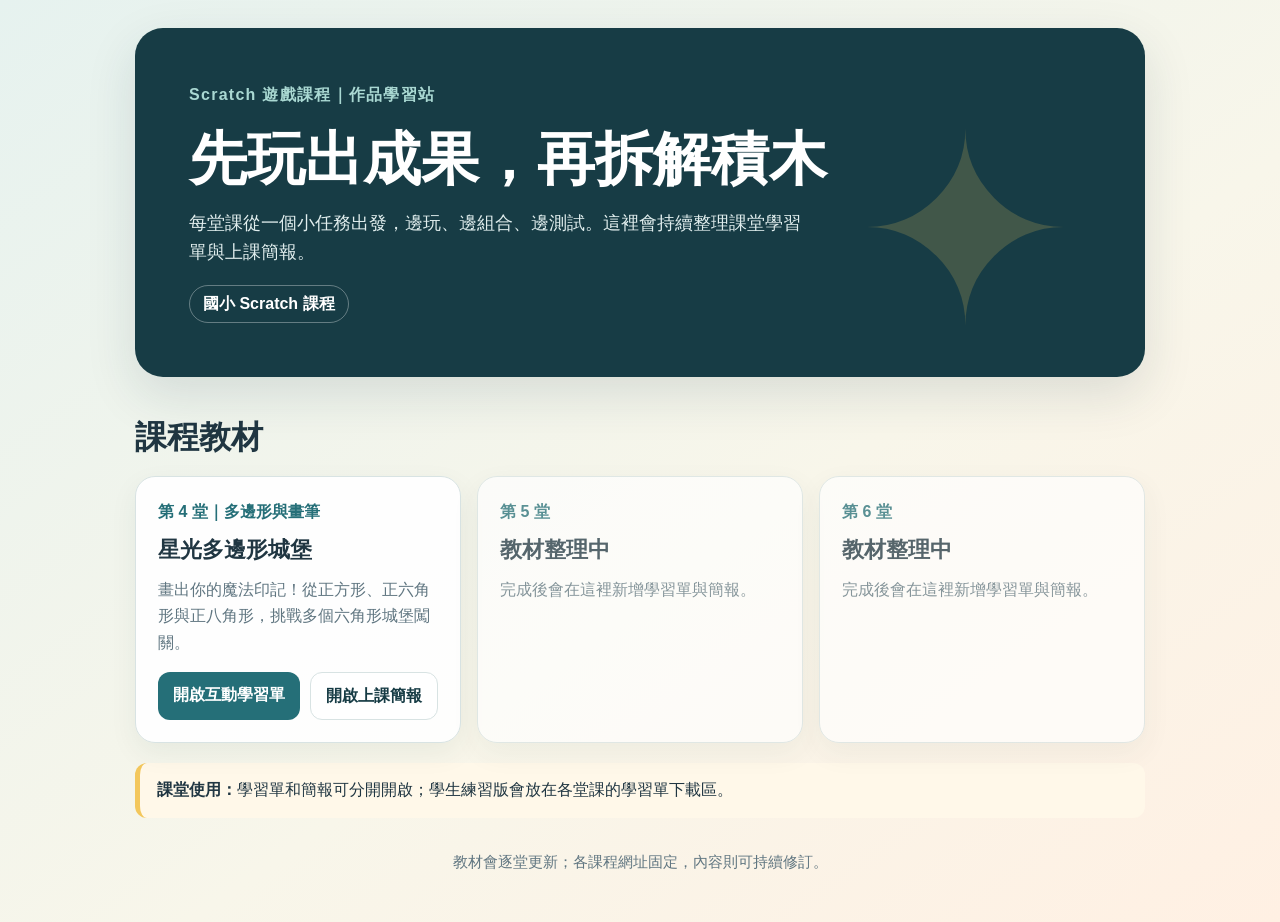
==== index.html @ 51ef1bb6 "Publish lesson 4 polygon castle materials" ====
<!doctype html>
<html lang="zh-Hant">
<head>
  <meta charset="utf-8">
  <meta name="viewport" content="width=device-width, initial-scale=1">
  <meta name="theme-color" content="#173c45">
  <title>Scratch 遊戲課程｜作品學習站</title>
  <style>
    :root{--ink:#203642;--muted:#607681;--teal:#256f78;--deep:#173c45;--gold:#f3c75c;--line:#d8e3e3;--paper:#fffdf7}
    *{box-sizing:border-box}body{margin:0;background:linear-gradient(145deg,#e6f2ef,#f8f6ea 58%,#fff0e3);color:var(--ink);font-family:"Noto Sans TC","Microsoft JhengHei",sans-serif;line-height:1.65}
    main{max-width:1050px;margin:auto;padding:28px 20px 48px}.hero{padding:clamp(24px,5vw,54px);border-radius:28px;background:var(--deep);color:white;box-shadow:0 18px 50px #173b4520;position:relative;overflow:hidden}.hero:after{content:"✦";position:absolute;right:7%;bottom:-70px;font-size:260px;color:#f3c75c30}.kicker{color:#a9d8d2;font-weight:900;letter-spacing:.08em}h1{max-width:720px;font-size:clamp(2rem,5vw,3.6rem);line-height:1.15;margin:.3em 0}.hero p{max-width:620px;color:#e1eeee;font-size:1.1rem}.badge{display:inline-block;border:1px solid #ffffff55;border-radius:99px;padding:5px 13px;font-weight:800}
    h2{font-size:clamp(1.5rem,3vw,2rem);margin:34px 0 12px}.grid{display:grid;grid-template-columns:repeat(auto-fit,minmax(270px,1fr));gap:16px}.card{background:#ffffffed;border:1px solid var(--line);border-radius:20px;padding:22px;box-shadow:0 10px 28px #173b4510}.card h3{font-size:1.35rem;margin:6px 0}.label{color:var(--teal);font-weight:900}.card p{color:var(--muted);margin:.6em 0 1em}.links{display:flex;gap:10px;flex-wrap:wrap}.button{display:inline-block;padding:10px 15px;border-radius:12px;background:var(--teal);color:white;text-decoration:none;font-weight:900}.button.alt{background:white;color:var(--deep);border:1px solid var(--line)}.soon{opacity:.75}.note{margin-top:20px;padding:14px 17px;border-left:5px solid var(--gold);background:#fff8e9;border-radius:12px}.foot{margin-top:32px;text-align:center;color:var(--muted);font-size:.92rem}
  </style>
</head>
<body>
<main>
  <header class="hero">
    <div class="kicker">Scratch 遊戲課程｜作品學習站</div>
    <h1>先玩出成果，再拆解積木</h1>
    <p>每堂課從一個小任務出發，邊玩、邊組合、邊測試。這裡會持續整理課堂學習單與上課簡報。</p>
    <span class="badge">國小 Scratch 課程</span>
  </header>
  <h2>課程教材</h2>
  <section class="grid" aria-label="課程教材列表">
    <article class="card">
      <div class="label">第 4 堂｜多邊形與畫筆</div>
      <h3>星光多邊形城堡</h3>
      <p>畫出你的魔法印記！從正方形、正六角形與正八角形，挑戰多個六角形城堡闖關。</p>
      <div class="links">
        <a class="button" href="lessons/04-polygon-castle/">開啟互動學習單</a>
        <a class="button alt" href="lessons/04-polygon-castle/presentation/">開啟上課簡報</a>
      </div>
    </article>
    <article class="card soon">
      <div class="label">第 5 堂</div>
      <h3>教材整理中</h3>
      <p>完成後會在這裡新增學習單與簡報。</p>
    </article>
    <article class="card soon">
      <div class="label">第 6 堂</div>
      <h3>教材整理中</h3>
      <p>完成後會在這裡新增學習單與簡報。</p>
    </article>
  </section>
  <p class="note"><b>課堂使用：</b>學習單和簡報可分開開啟；學生練習版會放在各堂課的學習單下載區。</p>
  <footer class="foot">教材會逐堂更新；各課程網址固定，內容則可持續修訂。</footer>
</main>
</body>
</html>
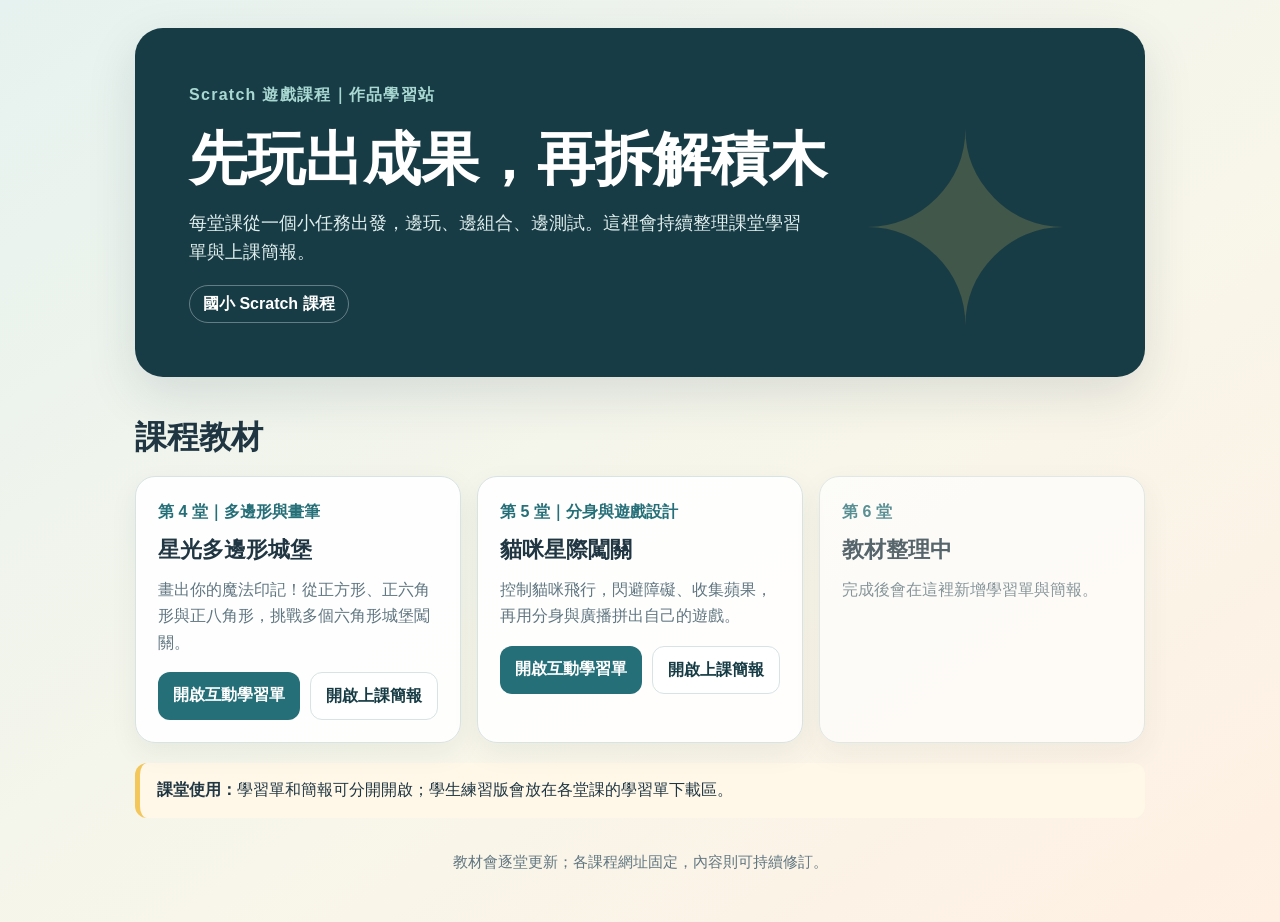
==== commit 9c00439d: "Publish Scratch lesson 5: Cat Space Adventure" ====
--- a/index.html
+++ b/index.html
@@ -4,6 +4,7 @@
   <meta charset="utf-8">
   <meta name="viewport" content="width=device-width, initial-scale=1">
   <meta name="theme-color" content="#173c45">
+  <link rel="icon" href="data:,">
   <title>Scratch 遊戲課程｜作品學習站</title>
   <style>
     :root{--ink:#203642;--muted:#607681;--teal:#256f78;--deep:#173c45;--gold:#f3c75c;--line:#d8e3e3;--paper:#fffdf7}
@@ -31,10 +32,14 @@
         <a class="button alt" href="lessons/04-polygon-castle/presentation/">開啟上課簡報</a>
       </div>
     </article>
-    <article class="card soon">
-      <div class="label">第 5 堂</div>
-      <h3>教材整理中</h3>
-      <p>完成後會在這裡新增學習單與簡報。</p>
+    <article class="card">
+      <div class="label">第 5 堂｜分身與遊戲設計</div>
+      <h3>貓咪星際闖關</h3>
+      <p>控制貓咪飛行，閃避障礙、收集蘋果，再用分身與廣播拼出自己的遊戲。</p>
+      <div class="links">
+        <a class="button" href="lessons/05-cat-space-adventure/">開啟互動學習單</a>
+        <a class="button alt" href="lessons/05-cat-space-adventure/presentation/">開啟上課簡報</a>
+      </div>
     </article>
     <article class="card soon">
       <div class="label">第 6 堂</div>
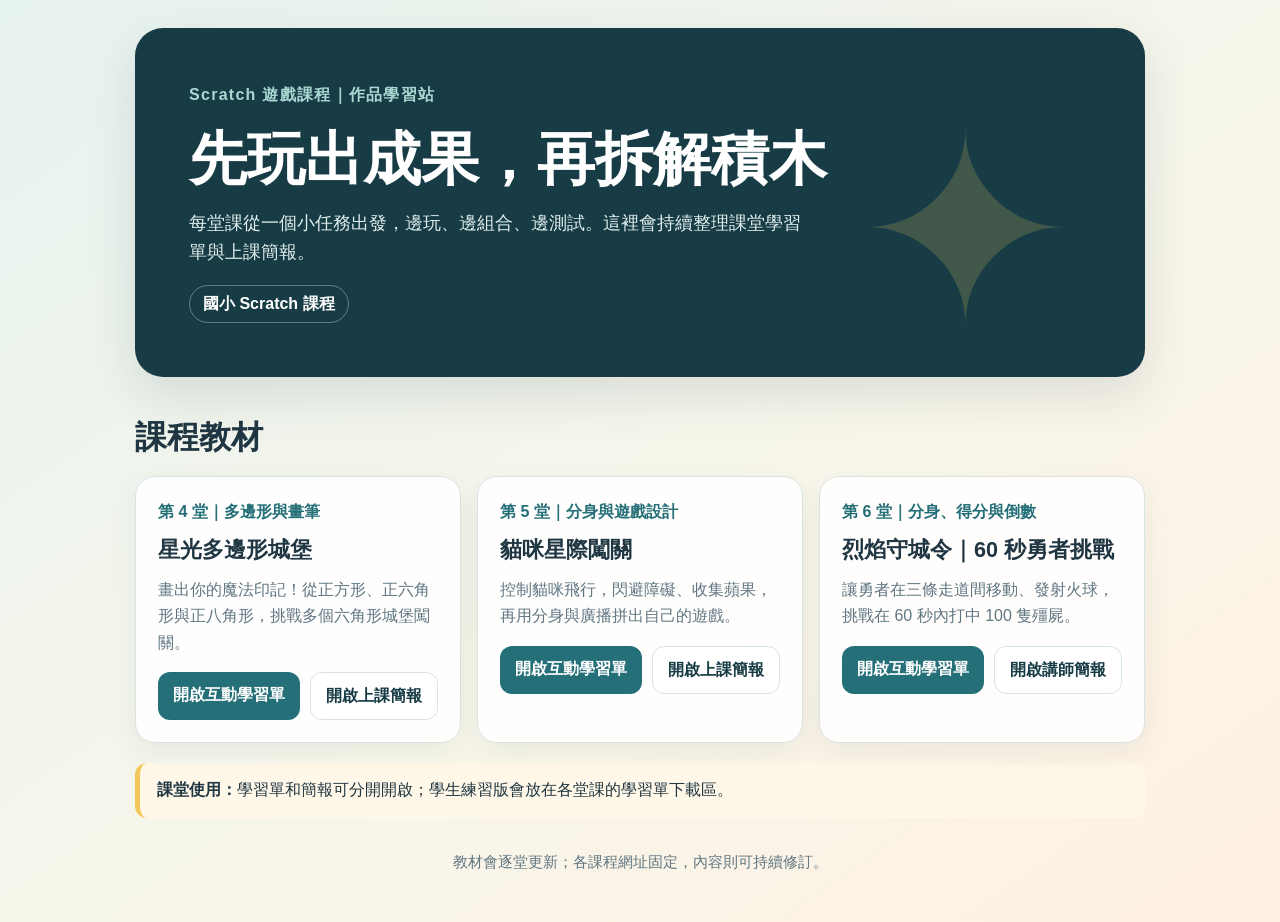
==== commit d3303e36: "Publish lesson 6 flame castle worksheet and teaching slides" ====
--- a/index.html
+++ b/index.html
@@ -41,10 +41,14 @@
         <a class="button alt" href="lessons/05-cat-space-adventure/presentation/">開啟上課簡報</a>
       </div>
     </article>
-    <article class="card soon">
-      <div class="label">第 6 堂</div>
-      <h3>教材整理中</h3>
-      <p>完成後會在這裡新增學習單與簡報。</p>
+    <article class="card">
+      <div class="label">第 6 堂｜分身、得分與倒數</div>
+      <h3>烈焰守城令｜60 秒勇者挑戰</h3>
+      <p>讓勇者在三條走道間移動、發射火球，挑戰在 60 秒內打中 100 隻殭屍。</p>
+      <div class="links">
+        <a class="button" href="lessons/06-flame-castle/">開啟互動學習單</a>
+        <a class="button alt" href="lessons/06-flame-castle/presentation/">開啟講師簡報</a>
+      </div>
     </article>
   </section>
   <p class="note"><b>課堂使用：</b>學習單和簡報可分開開啟；學生練習版會放在各堂課的學習單下載區。</p>
